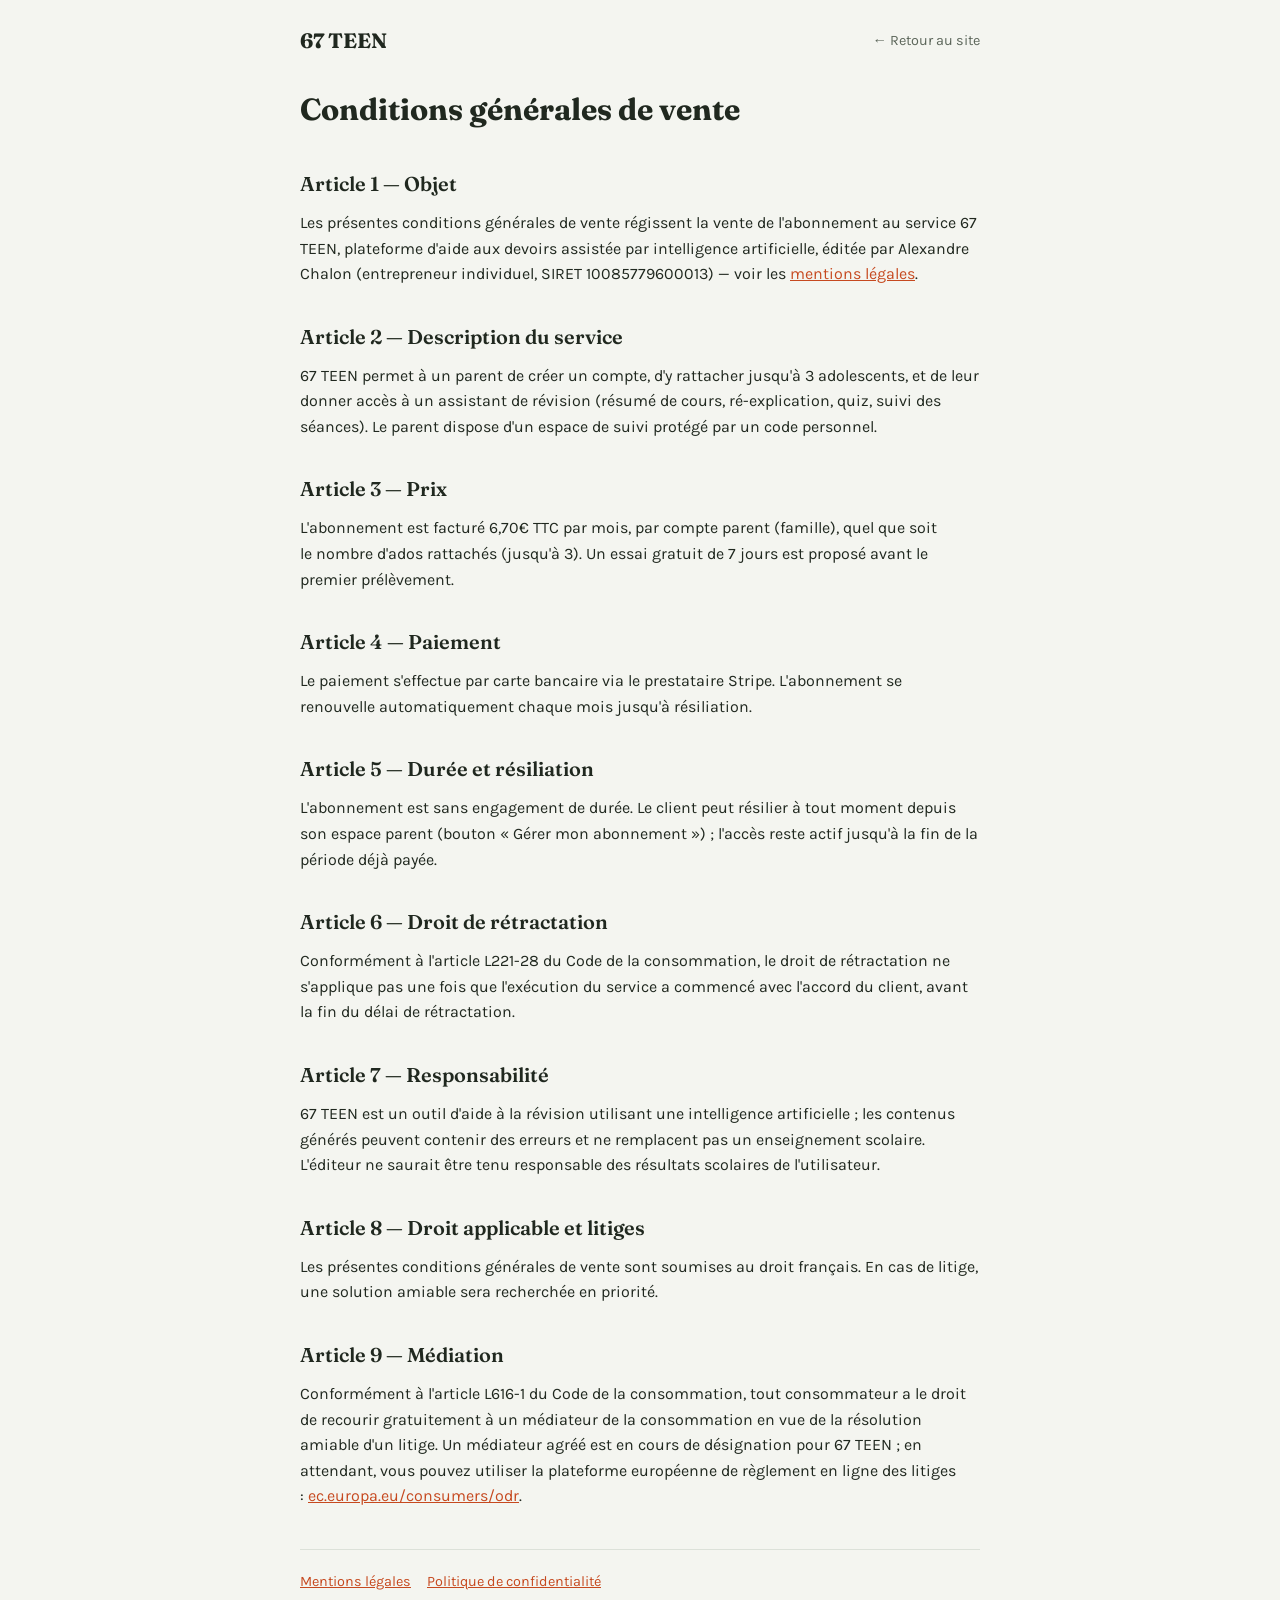
==== cgv.html @ 1a9e77ce "Publie les pages légales et explique le parcours d'installation - Mentions légales, CGV et politique" ====
<!doctype html>
<html lang="fr">
<head>
<meta charset="utf-8">
<meta name="viewport" content="width=device-width, initial-scale=1">
<title>Conditions générales de vente — 67 TEEN</title>
<link rel="icon" href="favicon.png">
<link rel="stylesheet" href="legal.css">
</head>
<body>
<div class="legal-wrap">
  <div class="legal-top">
    <a class="legal-brand" href="/">67 TEEN</a>
    <a class="legal-back" href="/">&larr; Retour au site</a>
  </div>

  <h1>Conditions générales de vente</h1>

  <h2>Article 1 — Objet</h2>
  <p>Les présentes conditions générales de vente régissent la vente de l'abonnement au service 67 TEEN, plateforme d'aide aux devoirs assistée par intelligence artificielle, éditée par Alexandre Chalon (entrepreneur individuel, SIRET 10085779600013) — voir les <a href="mentions-legales.html">mentions légales</a>.</p>

  <h2>Article 2 — Description du service</h2>
  <p>67 TEEN permet à un parent de créer un compte, d'y rattacher jusqu'à 3 adolescents, et de leur donner accès à un assistant de révision (résumé de cours, ré-explication, quiz, suivi des séances). Le parent dispose d'un espace de suivi protégé par un code personnel.</p>

  <h2>Article 3 — Prix</h2>
  <p>L'abonnement est facturé 6,70€ TTC par mois, par compte parent (famille), quel que soit le nombre d'ados rattachés (jusqu'à 3). Un essai gratuit de 7 jours est proposé avant le premier prélèvement.</p>

  <h2>Article 4 — Paiement</h2>
  <p>Le paiement s'effectue par carte bancaire via le prestataire Stripe. L'abonnement se renouvelle automatiquement chaque mois jusqu'à résiliation.</p>

  <h2>Article 5 — Durée et résiliation</h2>
  <p>L'abonnement est sans engagement de durée. Le client peut résilier à tout moment depuis son espace parent (bouton « Gérer mon abonnement ») ; l'accès reste actif jusqu'à la fin de la période déjà payée.</p>

  <h2>Article 6 — Droit de rétractation</h2>
  <p>Conformément à l'article L221-28 du Code de la consommation, le droit de rétractation ne s'applique pas une fois que l'exécution du service a commencé avec l'accord du client, avant la fin du délai de rétractation.</p>

  <h2>Article 7 — Responsabilité</h2>
  <p>67 TEEN est un outil d'aide à la révision utilisant une intelligence artificielle ; les contenus générés peuvent contenir des erreurs et ne remplacent pas un enseignement scolaire. L'éditeur ne saurait être tenu responsable des résultats scolaires de l'utilisateur.</p>

  <h2>Article 8 — Droit applicable et litiges</h2>
  <p>Les présentes conditions générales de vente sont soumises au droit français. En cas de litige, une solution amiable sera recherchée en priorité.</p>

  <h2>Article 9 — Médiation</h2>
  <p>Conformément à l'article L616-1 du Code de la consommation, tout consommateur a le droit de recourir gratuitement à un médiateur de la consommation en vue de la résolution amiable d'un litige. Un médiateur agréé est en cours de désignation pour 67 TEEN ; en attendant, vous pouvez utiliser la plateforme européenne de règlement en ligne des litiges : <a href="https://ec.europa.eu/consumers/odr" target="_blank" rel="noopener">ec.europa.eu/consumers/odr</a>.</p>

  <div class="legal-nav">
    <a href="mentions-legales.html">Mentions légales</a>
    <a href="confidentialite.html">Politique de confidentialité</a>
  </div>
</div>
</body>
</html>
---- legal.css ----
@import url('https://fonts.googleapis.com/css2?family=Fraunces:ital,opsz,wght@0,9..144,400;0,9..144,600;0,9..144,700;1,9..144,600&family=Karla:wght@400;500;600;700&display=swap');

:root{
  --paper:#F4F5F0;
  --paper-raised:#FFFFFF;
  --line:#DCE1D9;
  --ink:#20281F;
  --muted:#5C665A;
  --accent:#E15A2E;
  --accent-strong:#C6491F;
  --font-display:'Fraunces', Georgia, 'Times New Roman', serif;
  --font-body:'Karla', -apple-system, BlinkMacSystemFont, 'Segoe UI', sans-serif;
}
@media (prefers-color-scheme: dark){
  :root:not([data-theme="light"]){
    --paper:#1B211A; --paper-raised:#232B21; --line:#38412F;
    --ink:#ECEFE7; --muted:#A4AE9C; --accent:#FF7A4D; --accent-strong:#FF9569;
  }
}
:root[data-theme="dark"]{
  --paper:#1B211A; --paper-raised:#232B21; --line:#38412F;
  --ink:#ECEFE7; --muted:#A4AE9C; --accent:#FF7A4D; --accent-strong:#FF9569;
}
*{box-sizing:border-box;}
html,body{margin:0; background:var(--paper); color:var(--ink);}
body{font-family:var(--font-body); line-height:1.6; padding:0 20px 80px;}
.legal-wrap{max-width:680px; margin:0 auto;}
.legal-top{display:flex; align-items:center; justify-content:space-between; padding:24px 0 8px; gap:12px;}
.legal-brand{font-family:var(--font-display); font-weight:700; font-size:1.3rem; color:var(--ink); text-decoration:none;}
.legal-back{font-family:var(--font-body); font-size:.9rem; color:var(--muted); text-decoration:none; white-space:nowrap;}
.legal-back:hover{color:var(--accent);}
h1{font-family:var(--font-display); font-weight:700; font-size:1.9rem; text-wrap:balance; margin:20px 0 6px;}
.legal-updated{color:var(--muted); font-size:.88rem; margin:0 0 32px;}
h2{font-family:var(--font-display); font-weight:600; font-size:1.25rem; margin:34px 0 10px;}
p{margin:0 0 14px; text-wrap:pretty;}
ul{margin:0 0 14px; padding-left:20px;}
li{margin-bottom:6px;}
a{color:var(--accent-strong);}
strong{font-weight:700;}
.legal-address{background:var(--paper-raised); border:1px solid var(--line); border-radius:12px; padding:16px 18px; margin:0 0 14px;}
.legal-note{background:var(--paper-raised); border:1px solid var(--line); border-radius:12px; padding:14px 18px; font-size:.92rem; color:var(--muted);}
.legal-nav{display:flex; gap:16px; flex-wrap:wrap; margin:40px 0 0; padding-top:20px; border-top:1px solid var(--line);}
.legal-nav a{font-size:.9rem;}
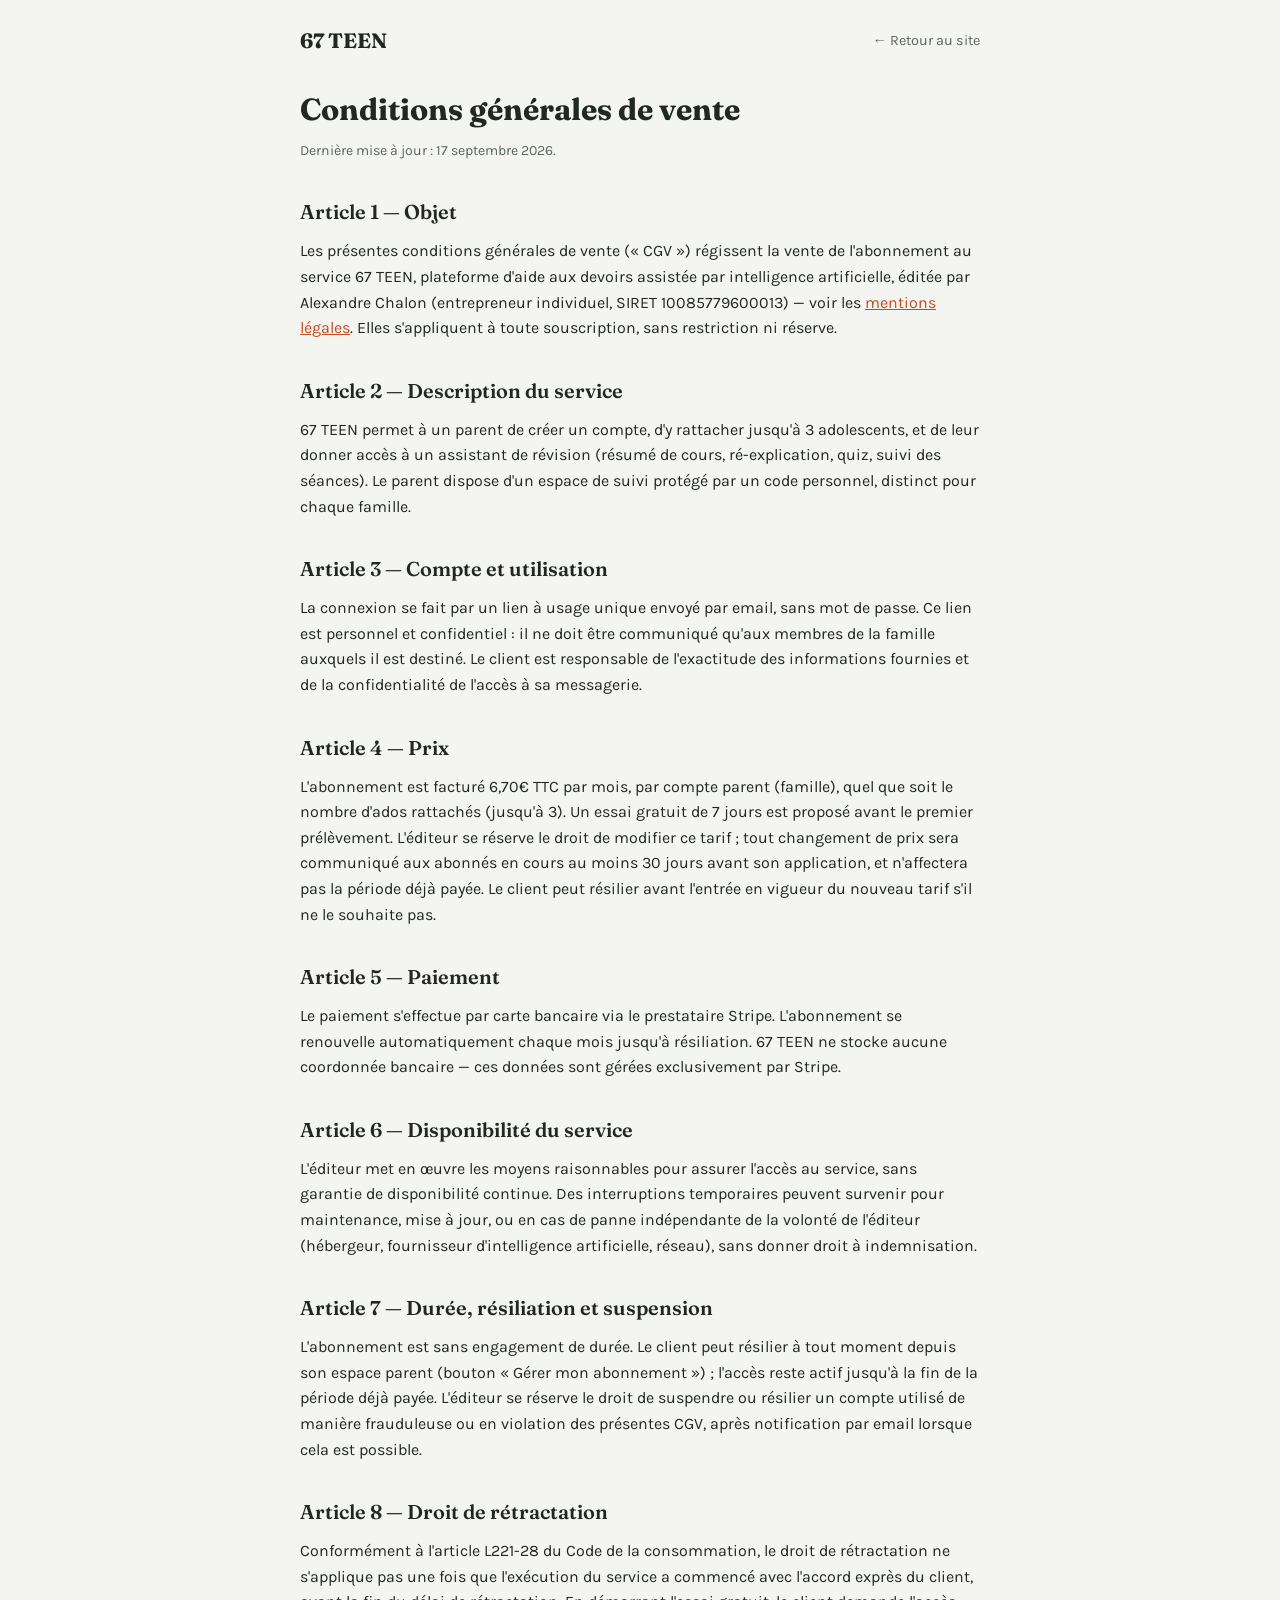
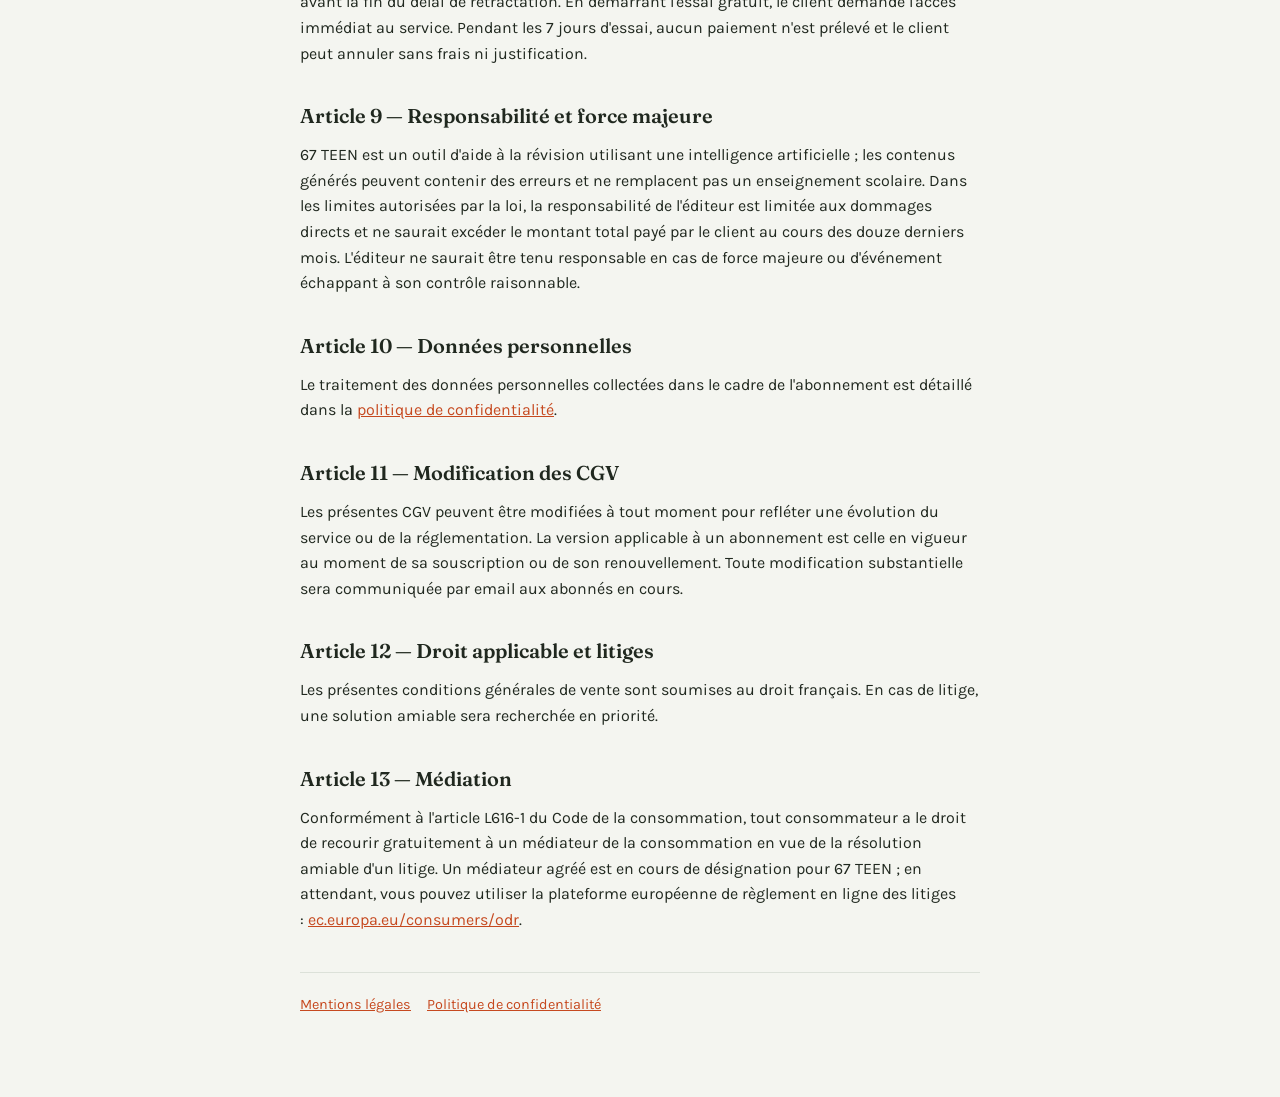
==== commit 3c6dc6c4: "Complète les CGV avec les clauses standard manquantes Ajout de ce qui manquait pour un vrai contrat " ====
--- a/cgv.html
+++ b/cgv.html
@@ -15,32 +15,45 @@
   </div>
 
   <h1>Conditions générales de vente</h1>
+  <p class="legal-updated">Dernière mise à jour : 17 septembre 2026.</p>
 
   <h2>Article 1 — Objet</h2>
-  <p>Les présentes conditions générales de vente régissent la vente de l'abonnement au service 67 TEEN, plateforme d'aide aux devoirs assistée par intelligence artificielle, éditée par Alexandre Chalon (entrepreneur individuel, SIRET 10085779600013) — voir les <a href="mentions-legales.html">mentions légales</a>.</p>
+  <p>Les présentes conditions générales de vente (« CGV ») régissent la vente de l'abonnement au service 67 TEEN, plateforme d'aide aux devoirs assistée par intelligence artificielle, éditée par Alexandre Chalon (entrepreneur individuel, SIRET 10085779600013) — voir les <a href="mentions-legales.html">mentions légales</a>. Elles s'appliquent à toute souscription, sans restriction ni réserve.</p>
 
   <h2>Article 2 — Description du service</h2>
-  <p>67 TEEN permet à un parent de créer un compte, d'y rattacher jusqu'à 3 adolescents, et de leur donner accès à un assistant de révision (résumé de cours, ré-explication, quiz, suivi des séances). Le parent dispose d'un espace de suivi protégé par un code personnel.</p>
+  <p>67 TEEN permet à un parent de créer un compte, d'y rattacher jusqu'à 3 adolescents, et de leur donner accès à un assistant de révision (résumé de cours, ré-explication, quiz, suivi des séances). Le parent dispose d'un espace de suivi protégé par un code personnel, distinct pour chaque famille.</p>
 
-  <h2>Article 3 — Prix</h2>
-  <p>L'abonnement est facturé 6,70€ TTC par mois, par compte parent (famille), quel que soit le nombre d'ados rattachés (jusqu'à 3). Un essai gratuit de 7 jours est proposé avant le premier prélèvement.</p>
+  <h2>Article 3 — Compte et utilisation</h2>
+  <p>La connexion se fait par un lien à usage unique envoyé par email, sans mot de passe. Ce lien est personnel et confidentiel : il ne doit être communiqué qu'aux membres de la famille auxquels il est destiné. Le client est responsable de l'exactitude des informations fournies et de la confidentialité de l'accès à sa messagerie.</p>
 
-  <h2>Article 4 — Paiement</h2>
-  <p>Le paiement s'effectue par carte bancaire via le prestataire Stripe. L'abonnement se renouvelle automatiquement chaque mois jusqu'à résiliation.</p>
+  <h2>Article 4 — Prix</h2>
+  <p>L'abonnement est facturé 6,70€ TTC par mois, par compte parent (famille), quel que soit le nombre d'ados rattachés (jusqu'à 3). Un essai gratuit de 7 jours est proposé avant le premier prélèvement. L'éditeur se réserve le droit de modifier ce tarif ; tout changement de prix sera communiqué aux abonnés en cours au moins 30 jours avant son application, et n'affectera pas la période déjà payée. Le client peut résilier avant l'entrée en vigueur du nouveau tarif s'il ne le souhaite pas.</p>
 
-  <h2>Article 5 — Durée et résiliation</h2>
-  <p>L'abonnement est sans engagement de durée. Le client peut résilier à tout moment depuis son espace parent (bouton « Gérer mon abonnement ») ; l'accès reste actif jusqu'à la fin de la période déjà payée.</p>
+  <h2>Article 5 — Paiement</h2>
+  <p>Le paiement s'effectue par carte bancaire via le prestataire Stripe. L'abonnement se renouvelle automatiquement chaque mois jusqu'à résiliation. 67 TEEN ne stocke aucune coordonnée bancaire — ces données sont gérées exclusivement par Stripe.</p>
 
-  <h2>Article 6 — Droit de rétractation</h2>
-  <p>Conformément à l'article L221-28 du Code de la consommation, le droit de rétractation ne s'applique pas une fois que l'exécution du service a commencé avec l'accord du client, avant la fin du délai de rétractation.</p>
+  <h2>Article 6 — Disponibilité du service</h2>
+  <p>L'éditeur met en œuvre les moyens raisonnables pour assurer l'accès au service, sans garantie de disponibilité continue. Des interruptions temporaires peuvent survenir pour maintenance, mise à jour, ou en cas de panne indépendante de la volonté de l'éditeur (hébergeur, fournisseur d'intelligence artificielle, réseau), sans donner droit à indemnisation.</p>
 
-  <h2>Article 7 — Responsabilité</h2>
-  <p>67 TEEN est un outil d'aide à la révision utilisant une intelligence artificielle ; les contenus générés peuvent contenir des erreurs et ne remplacent pas un enseignement scolaire. L'éditeur ne saurait être tenu responsable des résultats scolaires de l'utilisateur.</p>
+  <h2>Article 7 — Durée, résiliation et suspension</h2>
+  <p>L'abonnement est sans engagement de durée. Le client peut résilier à tout moment depuis son espace parent (bouton « Gérer mon abonnement ») ; l'accès reste actif jusqu'à la fin de la période déjà payée. L'éditeur se réserve le droit de suspendre ou résilier un compte utilisé de manière frauduleuse ou en violation des présentes CGV, après notification par email lorsque cela est possible.</p>
 
-  <h2>Article 8 — Droit applicable et litiges</h2>
+  <h2>Article 8 — Droit de rétractation</h2>
+  <p>Conformément à l'article L221-28 du Code de la consommation, le droit de rétractation ne s'applique pas une fois que l'exécution du service a commencé avec l'accord exprès du client, avant la fin du délai de rétractation. En démarrant l'essai gratuit, le client demande l'accès immédiat au service. Pendant les 7 jours d'essai, aucun paiement n'est prélevé et le client peut annuler sans frais ni justification.</p>
+
+  <h2>Article 9 — Responsabilité et force majeure</h2>
+  <p>67 TEEN est un outil d'aide à la révision utilisant une intelligence artificielle ; les contenus générés peuvent contenir des erreurs et ne remplacent pas un enseignement scolaire. Dans les limites autorisées par la loi, la responsabilité de l'éditeur est limitée aux dommages directs et ne saurait excéder le montant total payé par le client au cours des douze derniers mois. L'éditeur ne saurait être tenu responsable en cas de force majeure ou d'événement échappant à son contrôle raisonnable.</p>
+
+  <h2>Article 10 — Données personnelles</h2>
+  <p>Le traitement des données personnelles collectées dans le cadre de l'abonnement est détaillé dans la <a href="confidentialite.html">politique de confidentialité</a>.</p>
+
+  <h2>Article 11 — Modification des CGV</h2>
+  <p>Les présentes CGV peuvent être modifiées à tout moment pour refléter une évolution du service ou de la réglementation. La version applicable à un abonnement est celle en vigueur au moment de sa souscription ou de son renouvellement. Toute modification substantielle sera communiquée par email aux abonnés en cours.</p>
+
+  <h2>Article 12 — Droit applicable et litiges</h2>
   <p>Les présentes conditions générales de vente sont soumises au droit français. En cas de litige, une solution amiable sera recherchée en priorité.</p>
 
-  <h2>Article 9 — Médiation</h2>
+  <h2>Article 13 — Médiation</h2>
   <p>Conformément à l'article L616-1 du Code de la consommation, tout consommateur a le droit de recourir gratuitement à un médiateur de la consommation en vue de la résolution amiable d'un litige. Un médiateur agréé est en cours de désignation pour 67 TEEN ; en attendant, vous pouvez utiliser la plateforme européenne de règlement en ligne des litiges : <a href="https://ec.europa.eu/consumers/odr" target="_blank" rel="noopener">ec.europa.eu/consumers/odr</a>.</p>
 
   <div class="legal-nav">
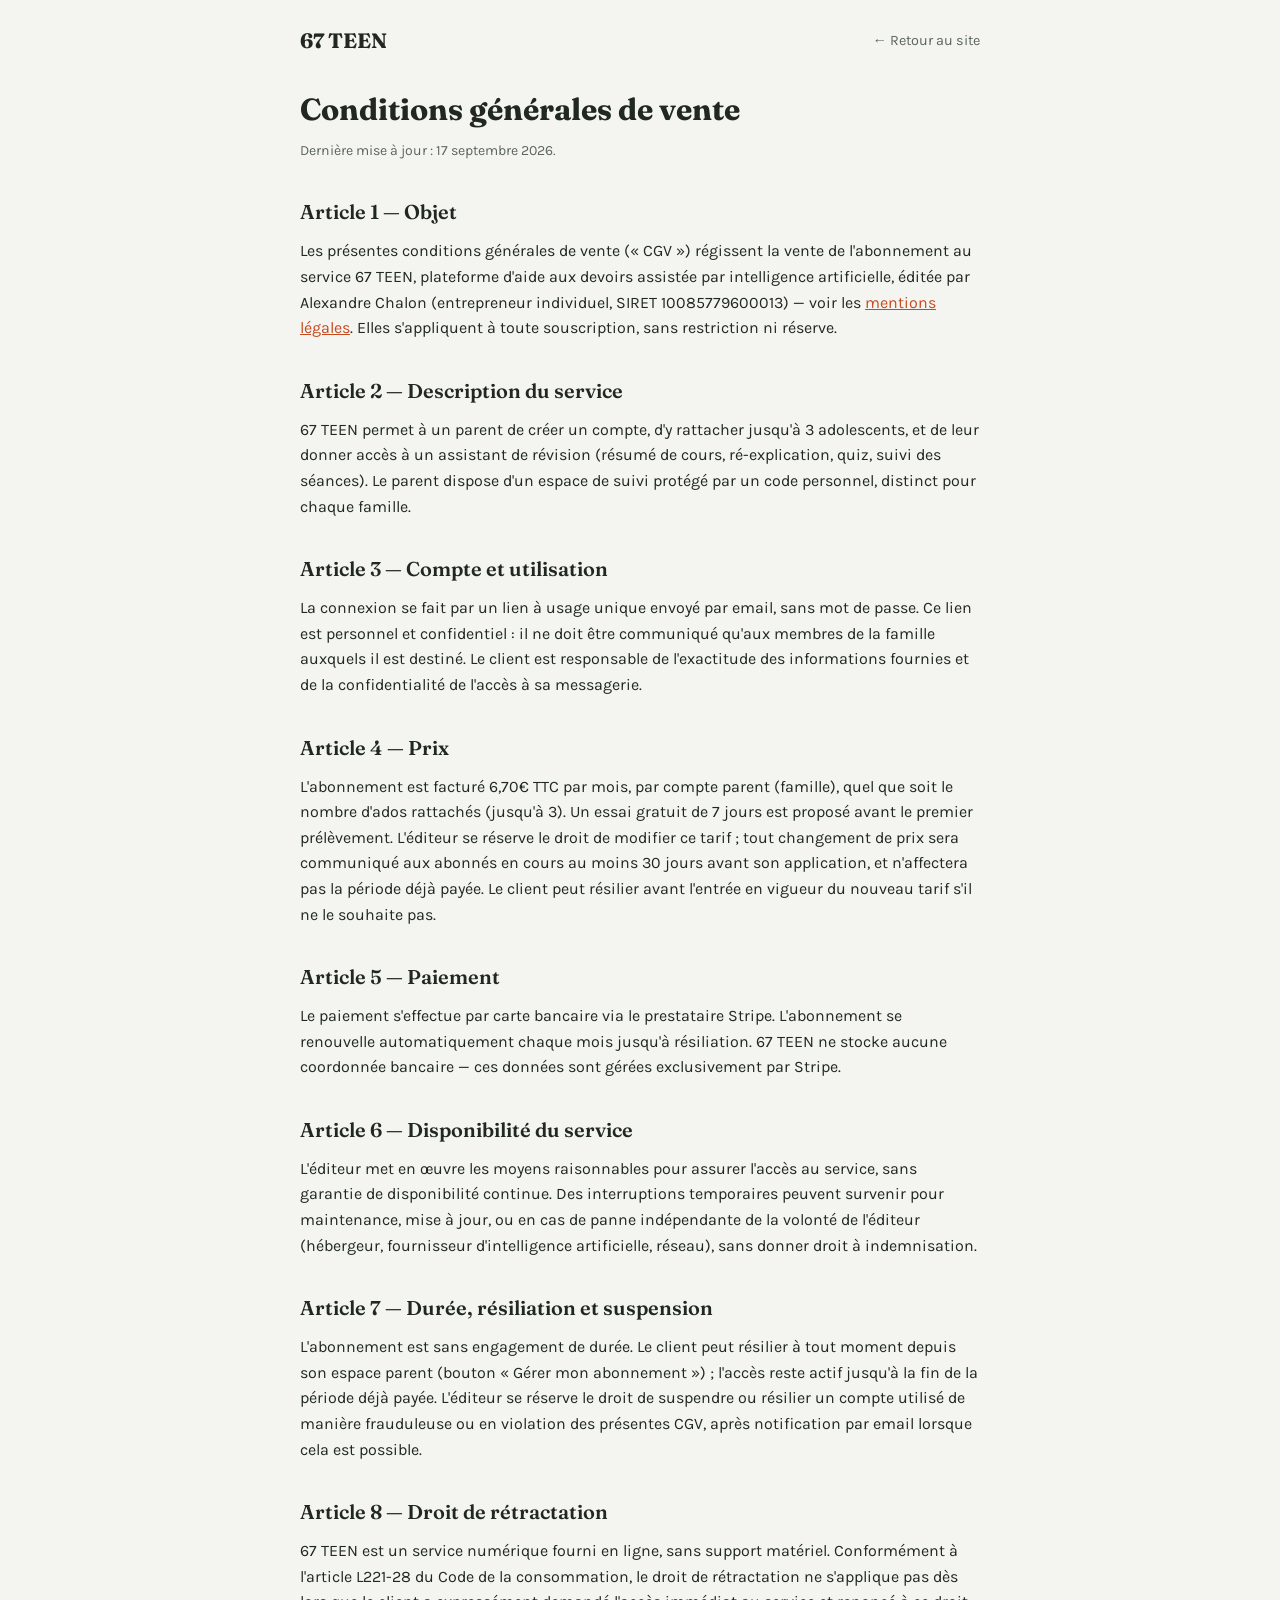
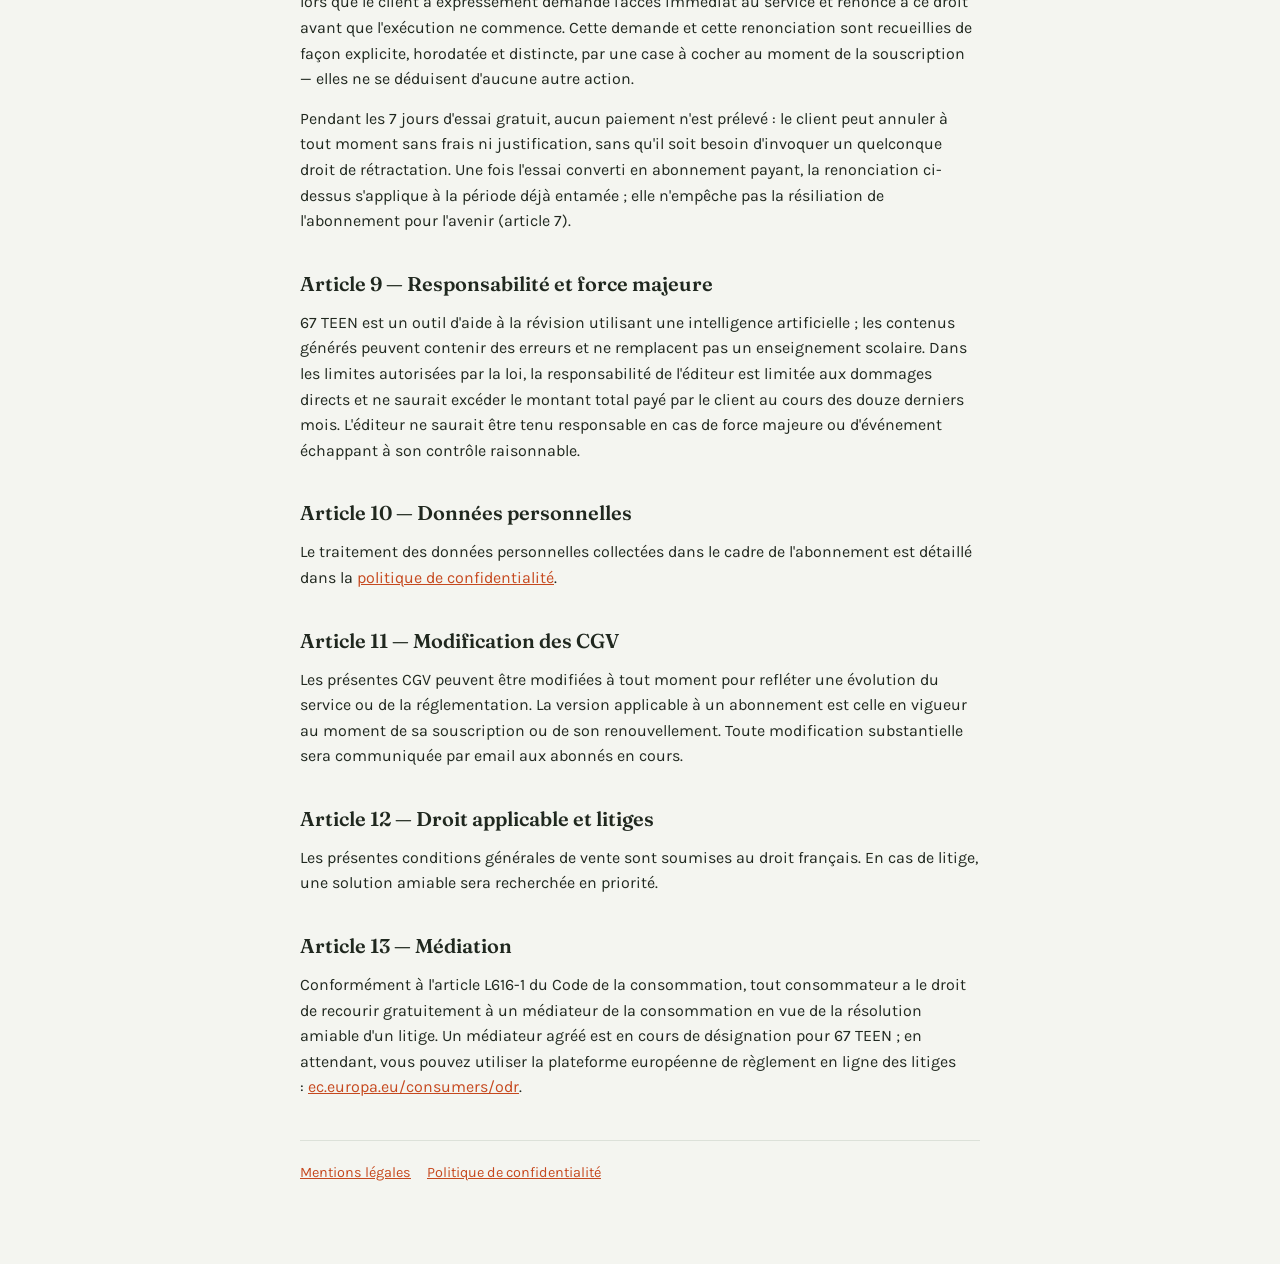
==== commit 685788a9: "Précise l'article sur le droit de rétractation Reflète le nouveau mécanisme de consentement mis en p" ====
--- a/cgv.html
+++ b/cgv.html
@@ -39,7 +39,8 @@
   <p>L'abonnement est sans engagement de durée. Le client peut résilier à tout moment depuis son espace parent (bouton « Gérer mon abonnement ») ; l'accès reste actif jusqu'à la fin de la période déjà payée. L'éditeur se réserve le droit de suspendre ou résilier un compte utilisé de manière frauduleuse ou en violation des présentes CGV, après notification par email lorsque cela est possible.</p>
 
   <h2>Article 8 — Droit de rétractation</h2>
-  <p>Conformément à l'article L221-28 du Code de la consommation, le droit de rétractation ne s'applique pas une fois que l'exécution du service a commencé avec l'accord exprès du client, avant la fin du délai de rétractation. En démarrant l'essai gratuit, le client demande l'accès immédiat au service. Pendant les 7 jours d'essai, aucun paiement n'est prélevé et le client peut annuler sans frais ni justification.</p>
+  <p>67 TEEN est un service numérique fourni en ligne, sans support matériel. Conformément à l'article L221-28 du Code de la consommation, le droit de rétractation ne s'applique pas dès lors que le client a expressément demandé l'accès immédiat au service et renoncé à ce droit avant que l'exécution ne commence. Cette demande et cette renonciation sont recueillies de façon explicite, horodatée et distincte, par une case à cocher au moment de la souscription — elles ne se déduisent d'aucune autre action.</p>
+  <p>Pendant les 7 jours d'essai gratuit, aucun paiement n'est prélevé : le client peut annuler à tout moment sans frais ni justification, sans qu'il soit besoin d'invoquer un quelconque droit de rétractation. Une fois l'essai converti en abonnement payant, la renonciation ci-dessus s'applique à la période déjà entamée ; elle n'empêche pas la résiliation de l'abonnement pour l'avenir (article 7).</p>
 
   <h2>Article 9 — Responsabilité et force majeure</h2>
   <p>67 TEEN est un outil d'aide à la révision utilisant une intelligence artificielle ; les contenus générés peuvent contenir des erreurs et ne remplacent pas un enseignement scolaire. Dans les limites autorisées par la loi, la responsabilité de l'éditeur est limitée aux dommages directs et ne saurait excéder le montant total payé par le client au cours des douze derniers mois. L'éditeur ne saurait être tenu responsable en cas de force majeure ou d'événement échappant à son contrôle raisonnable.</p>
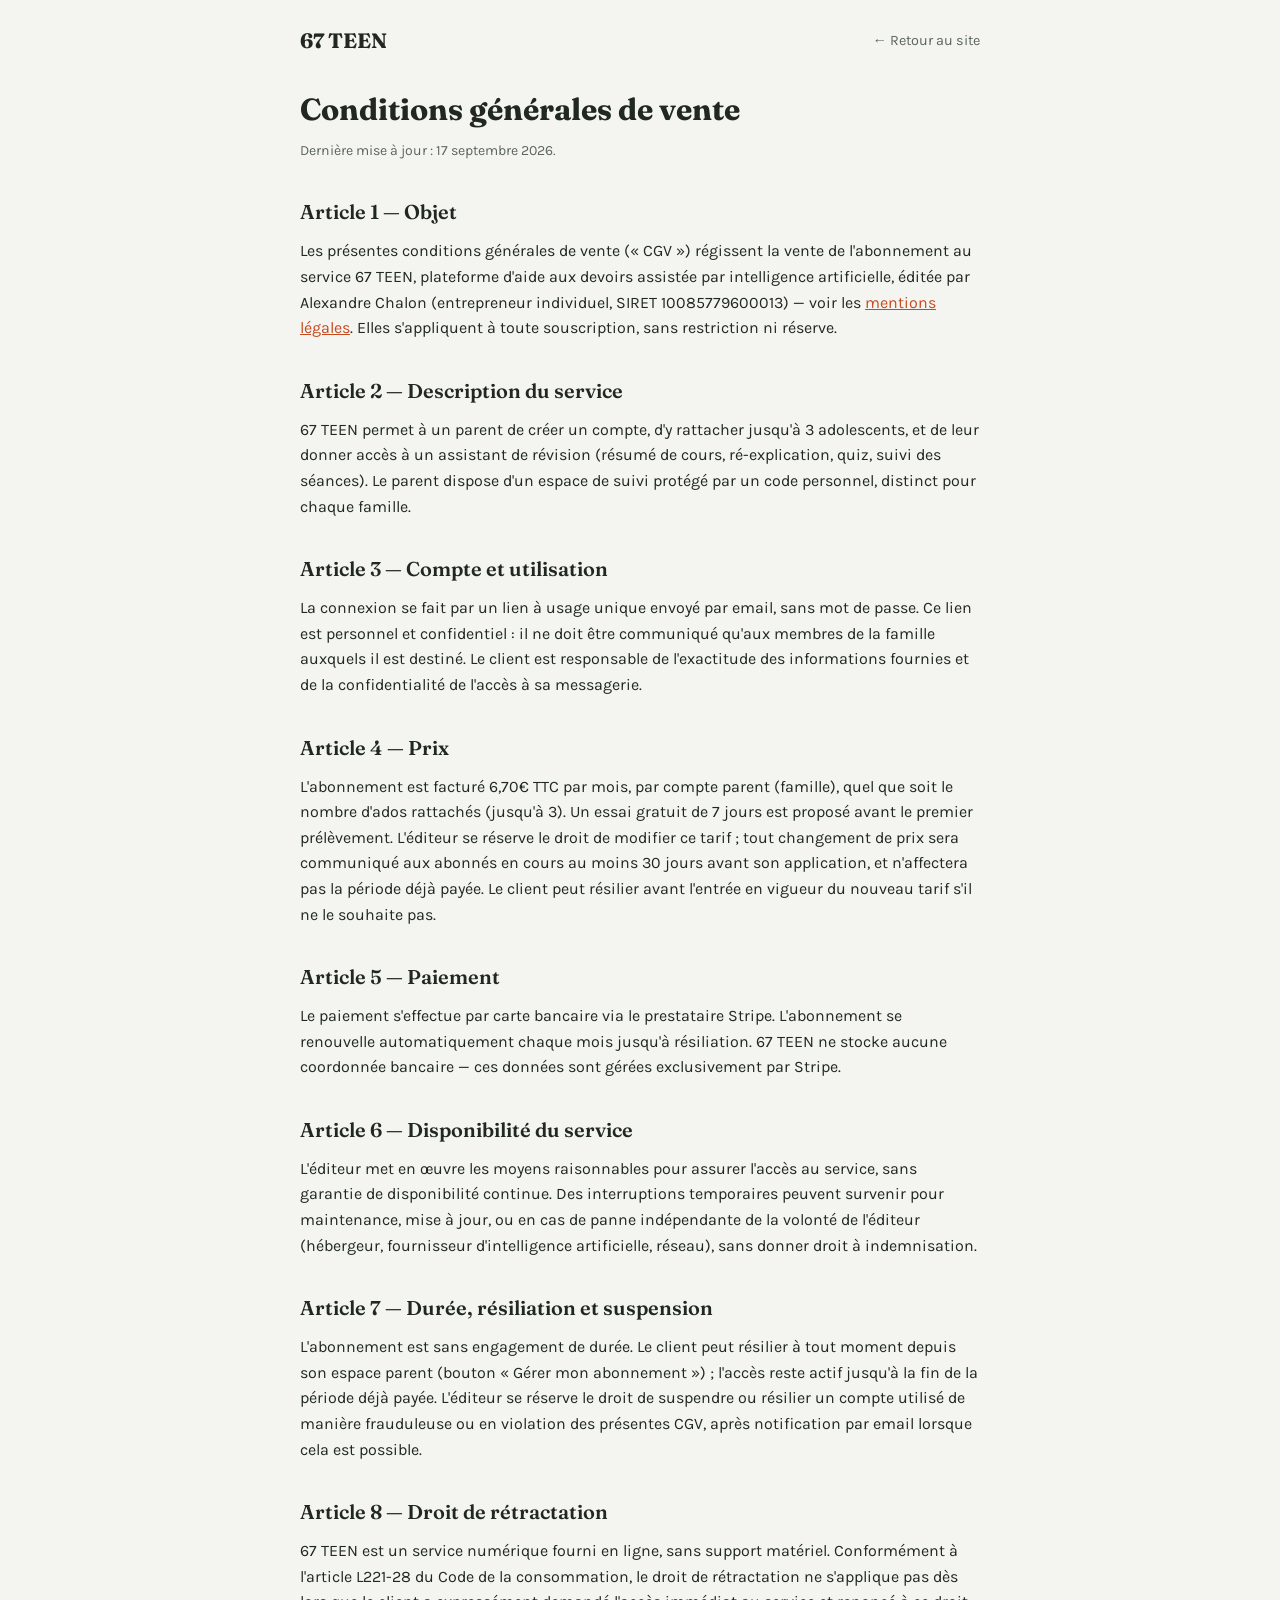
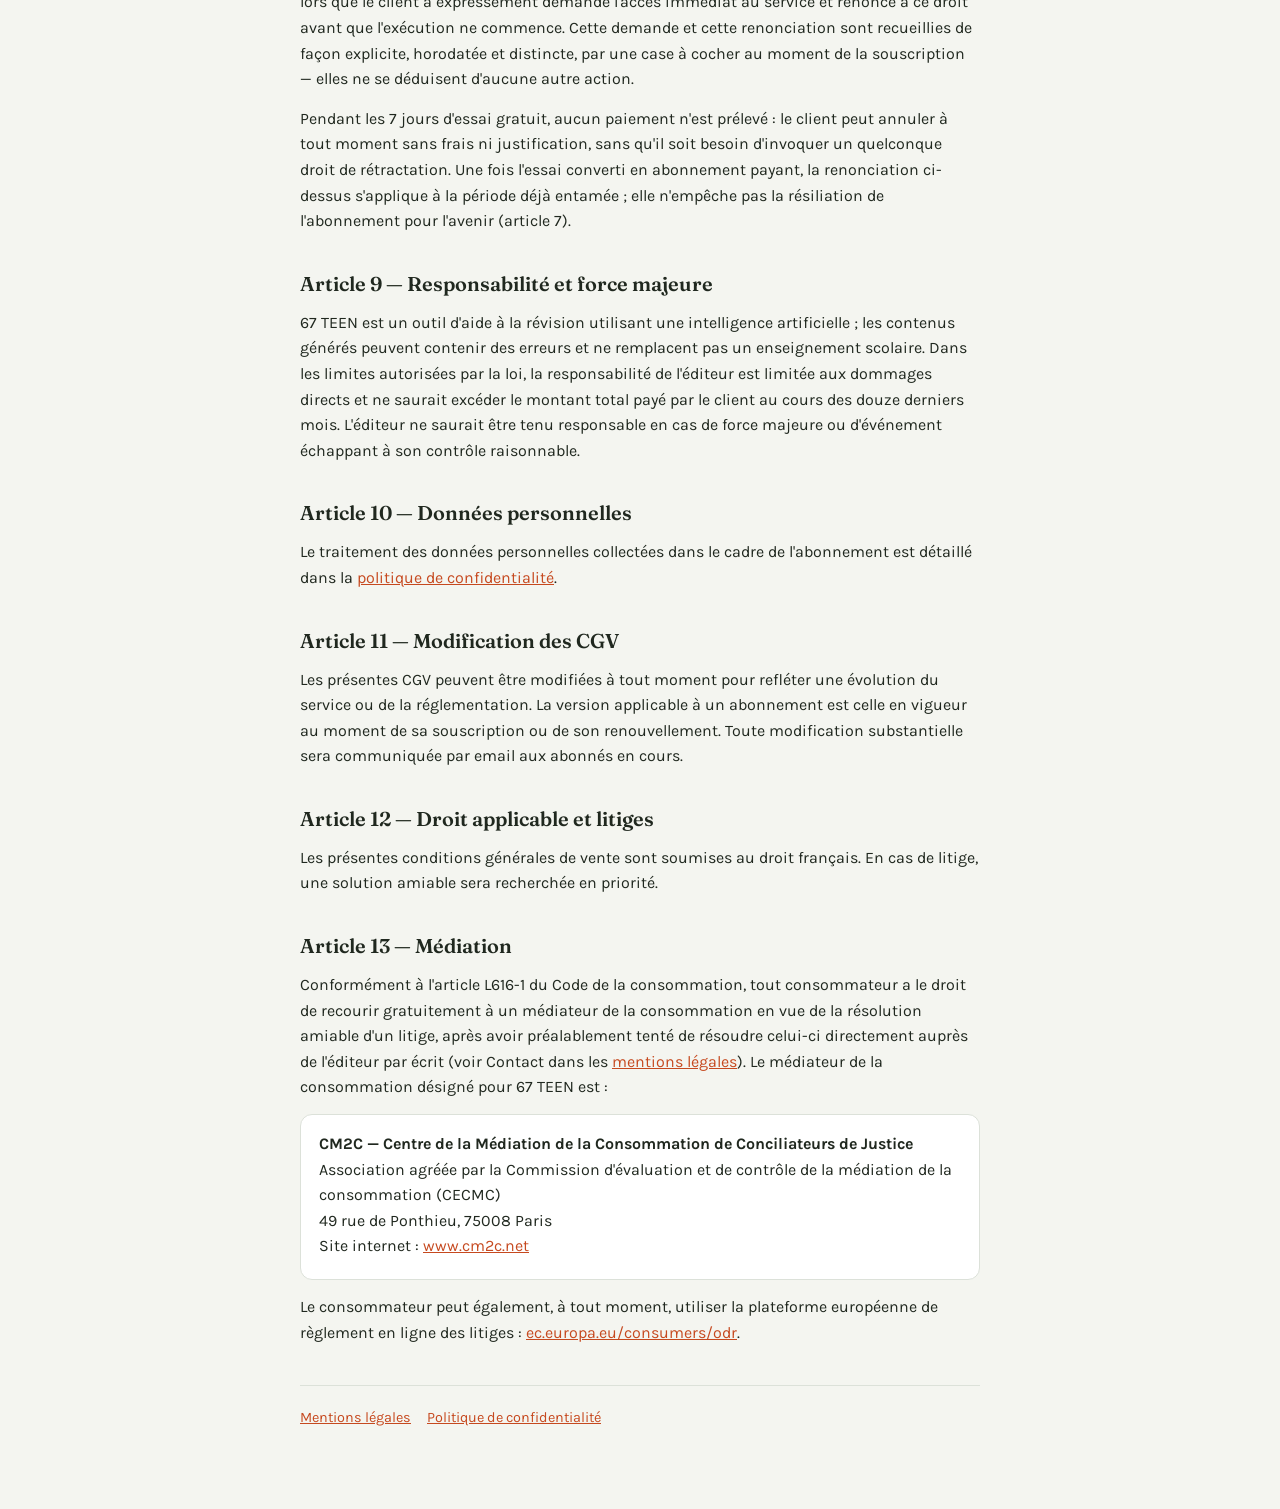
==== commit 83d9640c: "Renseigne le médiateur de la consommation dans les CGV Adhésion effective au CM2C (Centre de la Médi" ====
--- a/cgv.html
+++ b/cgv.html
@@ -55,7 +55,14 @@
   <p>Les présentes conditions générales de vente sont soumises au droit français. En cas de litige, une solution amiable sera recherchée en priorité.</p>
 
   <h2>Article 13 — Médiation</h2>
-  <p>Conformément à l'article L616-1 du Code de la consommation, tout consommateur a le droit de recourir gratuitement à un médiateur de la consommation en vue de la résolution amiable d'un litige. Un médiateur agréé est en cours de désignation pour 67 TEEN ; en attendant, vous pouvez utiliser la plateforme européenne de règlement en ligne des litiges : <a href="https://ec.europa.eu/consumers/odr" target="_blank" rel="noopener">ec.europa.eu/consumers/odr</a>.</p>
+  <p>Conformément à l'article L616-1 du Code de la consommation, tout consommateur a le droit de recourir gratuitement à un médiateur de la consommation en vue de la résolution amiable d'un litige, après avoir préalablement tenté de résoudre celui-ci directement auprès de l'éditeur par écrit (voir Contact dans les <a href="mentions-legales.html">mentions légales</a>). Le médiateur de la consommation désigné pour 67 TEEN est :</p>
+  <div class="legal-address">
+    <p style="margin-bottom:4px;"><strong>CM2C — Centre de la Médiation de la Consommation de Conciliateurs de Justice</strong><br>
+    Association agréée par la Commission d'évaluation et de contrôle de la médiation de la consommation (CECMC)<br>
+    49 rue de Ponthieu, 75008 Paris<br>
+    Site internet : <a href="https://www.cm2c.net" target="_blank" rel="noopener">www.cm2c.net</a></p>
+  </div>
+  <p>Le consommateur peut également, à tout moment, utiliser la plateforme européenne de règlement en ligne des litiges : <a href="https://ec.europa.eu/consumers/odr" target="_blank" rel="noopener">ec.europa.eu/consumers/odr</a>.</p>
 
   <div class="legal-nav">
     <a href="mentions-legales.html">Mentions légales</a>
